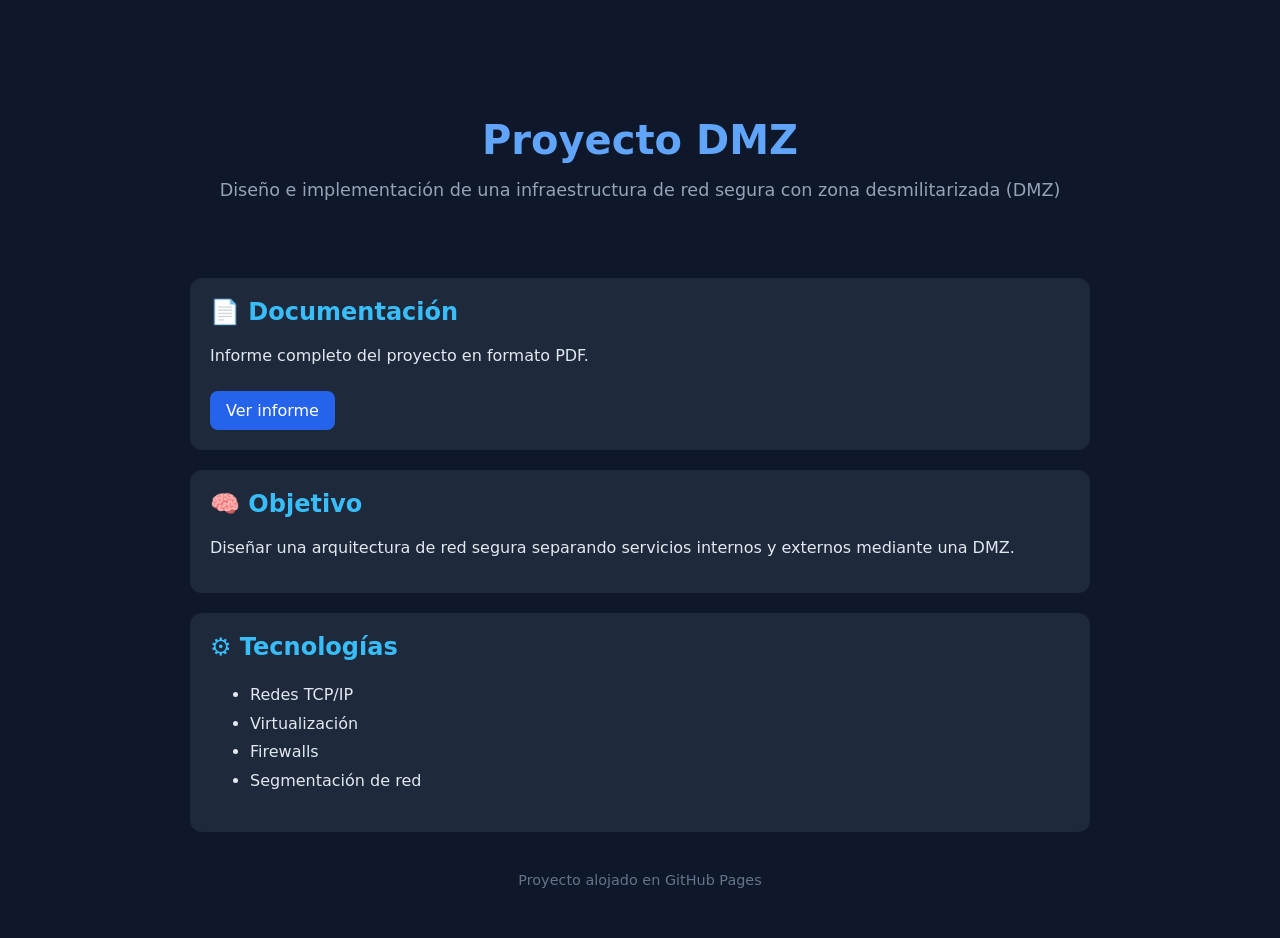
==== index.html @ 33f3abaf "Mejorar la pagina" ====
<!DOCTYPE html>
<html lang="es">
<head>
  <meta charset="UTF-8">
  <title>Proyecto DMZ</title>
  <style>
    body {
      font-family: system-ui, Arial, sans-serif;
      margin: 0;
      background: #0f172a;
      color: #e2e8f0;
    }

    .container {
      max-width: 900px;
      margin: auto;
      padding: 50px 20px;
    }

    header {
      text-align: center;
      padding: 40px 0;
    }

    h1 {
      font-size: 2.5rem;
      margin-bottom: 10px;
      color: #60a5fa;
    }

    p.subtitle {
      color: #94a3b8;
      font-size: 1.1rem;
    }

    .card {
      background: #1e293b;
      padding: 20px;
      border-radius: 12px;
      margin-top: 20px;
    }

    h2 {
      color: #38bdf8;
      margin-top: 0;
    }

    a.button {
      display: inline-block;
      margin-top: 10px;
      padding: 10px 16px;
      background: #2563eb;
      color: white;
      text-decoration: none;
      border-radius: 8px;
    }

    a.button:hover {
      background: #1d4ed8;
    }

    ul {
      line-height: 1.8;
    }

    footer {
      text-align: center;
      margin-top: 40px;
      color: #64748b;
      font-size: 0.9rem;
    }
  </style>
</head>

<body>
  <div class="container">

    <header>
      <h1>Proyecto DMZ</h1>
      <p class="subtitle">
        Diseño e implementación de una infraestructura de red segura con zona desmilitarizada (DMZ)
      </p>
    </header>

    <div class="card">
      <h2>📄 Documentación</h2>
      <p>Informe completo del proyecto en formato PDF.</p>
      <a class="button" href="diseño_dmz.pdf">Ver informe</a>
    </div>

    <div class="card">
      <h2>🧠 Objetivo</h2>
      <p>
        Diseñar una arquitectura de red segura separando servicios internos y externos mediante una DMZ.
      </p>
    </div>

    <div class="card">
      <h2>⚙️ Tecnologías</h2>
      <ul>
        <li>Redes TCP/IP</li>
        <li>Virtualización</li>
        <li>Firewalls</li>
        <li>Segmentación de red</li>
      </ul>
    </div>

    <footer>
      Proyecto alojado en GitHub Pages
    </footer>

  </div>
</body>
</html>
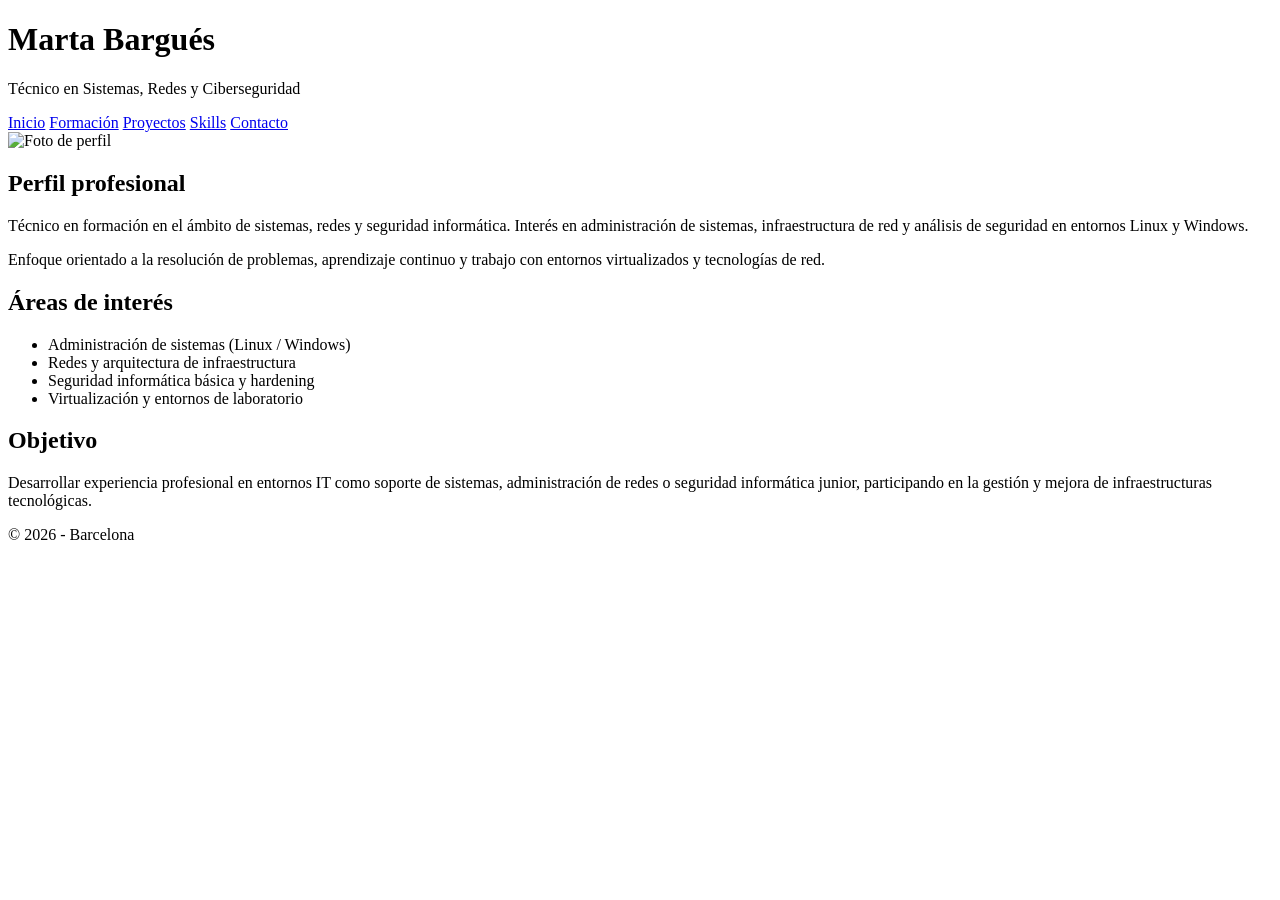
==== commit 755612e8: "nuevo enfoque" ====
--- a/index.html
+++ b/index.html
@@ -1,114 +1,80 @@
 <!DOCTYPE html>
 <html lang="es">
 <head>
-  <meta charset="UTF-8">
-  <title>Proyecto DMZ</title>
-  <style>
-    body {
-      font-family: system-ui, Arial, sans-serif;
-      margin: 0;
-      background: #0f172a;
-      color: #e2e8f0;
-    }
-
-    .container {
-      max-width: 900px;
-      margin: auto;
-      padding: 50px 20px;
-    }
-
-    header {
-      text-align: center;
-      padding: 40px 0;
-    }
-
-    h1 {
-      font-size: 2.5rem;
-      margin-bottom: 10px;
-      color: #60a5fa;
-    }
-
-    p.subtitle {
-      color: #94a3b8;
-      font-size: 1.1rem;
-    }
-
-    .card {
-      background: #1e293b;
-      padding: 20px;
-      border-radius: 12px;
-      margin-top: 20px;
-    }
-
-    h2 {
-      color: #38bdf8;
-      margin-top: 0;
-    }
-
-    a.button {
-      display: inline-block;
-      margin-top: 10px;
-      padding: 10px 16px;
-      background: #2563eb;
-      color: white;
-      text-decoration: none;
-      border-radius: 8px;
-    }
-
-    a.button:hover {
-      background: #1d4ed8;
-    }
-
-    ul {
-      line-height: 1.8;
-    }
-
-    footer {
-      text-align: center;
-      margin-top: 40px;
-      color: #64748b;
-      font-size: 0.9rem;
-    }
-  </style>
+  <meta charset="UTF-8" />
+  <meta name="viewport" content="width=device-width, initial-scale=1" />
+  <title>Portfolio - Inicio</title>
+  <link rel="stylesheet" href="style.css" />
 </head>
 
 <body>
-  <div class="container">
 
-    <header>
-      <h1>Proyecto DMZ</h1>
-      <p class="subtitle">
-        Diseño e implementación de una infraestructura de red segura con zona desmilitarizada (DMZ)
+<header>
+  <h1>Marta Bargués</h1>
+  <p>Técnico en Sistemas, Redes y Ciberseguridad</p>
+</header>
+
+<nav>
+  <a href="index.html">Inicio</a>
+  <a href="estudios.html">Formación</a>
+  <a href="proyectos.html">Proyectos</a>
+  <a href="habilidades.html">Skills</a>
+  <a href="contacto.html">Contacto</a>
+</nav>
+
+<section id="inicio">
+
+  <div class="ficha ficha-horizontal">
+    <img src="image.png" alt="Foto de perfil">
+
+    <div class="ficha-texto">
+
+      <h2>Perfil profesional</h2>
+
+      <p>
+        Técnico en formación en el ámbito de sistemas, redes y seguridad informática.
+        Interés en administración de sistemas, infraestructura de red y análisis de
+        seguridad en entornos Linux y Windows.
       </p>
-    </header>
 
-    <div class="card">
-      <h2>📄 Documentación</h2>
-      <p>Informe completo del proyecto en formato PDF.</p>
-      <a class="button" href="diseño_dmz.pdf">Ver informe</a>
+      <p>
+        Enfoque orientado a la resolución de problemas, aprendizaje continuo y trabajo
+        con entornos virtualizados y tecnologías de red.
+      </p>
+
     </div>
+  </div>
 
-    <div class="card">
-      <h2>🧠 Objetivo</h2>
-      <p>
-        Diseñar una arquitectura de red segura separando servicios internos y externos mediante una DMZ.
-      </p>
-    </div>
+  <div class="ficha">
 
-    <div class="card">
-      <h2>⚙️ Tecnologías</h2>
-      <ul>
-        <li>Redes TCP/IP</li>
-        <li>Virtualización</li>
-        <li>Firewalls</li>
-        <li>Segmentación de red</li>
-      </ul>
-    </div>
+    <h2>Áreas de interés</h2>
 
-    <footer>
-      Proyecto alojado en GitHub Pages
-    </footer>
+    <ul>
+      <li>Administración de sistemas (Linux / Windows)</li>
+      <li>Redes y arquitectura de infraestructura</li>
+      <li>Seguridad informática básica y hardening</li>
+      <li>Virtualización y entornos de laboratorio</li>
+    </ul>
 
   </div>
+
+  <div class="ficha">
+
+    <h2>Objetivo</h2>
+
+    <p>
+      Desarrollar experiencia profesional en entornos IT como soporte de sistemas,
+      administración de redes o seguridad informática junior, participando en la
+      gestión y mejora de infraestructuras tecnológicas.
+    </p>
+
+  </div>
+
+</section>
+
+<footer>
+  <p>© 2026 - Barcelona</p>
+</footer>
+
 </body>
 </html>
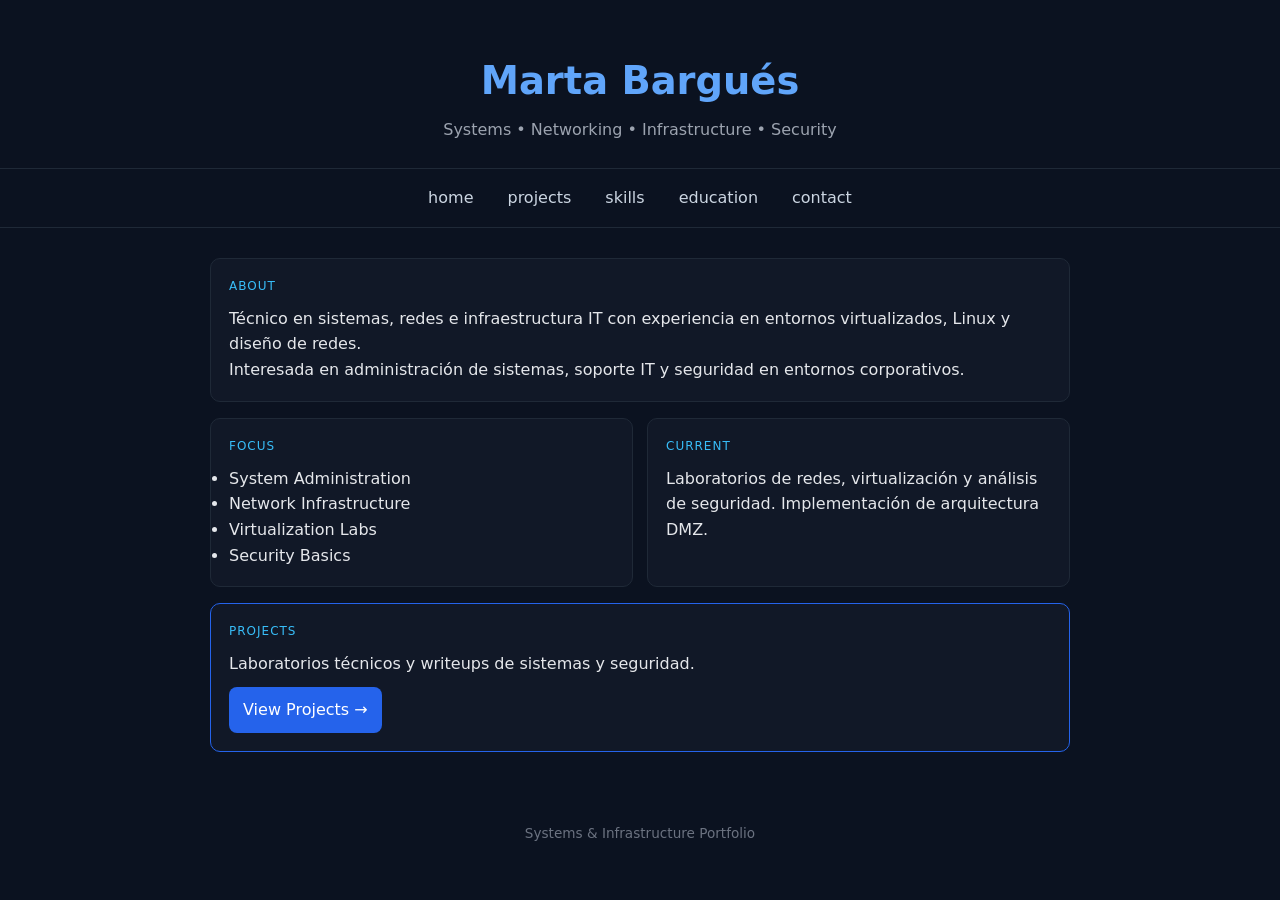
==== commit 4e18bdfb: "Nueva pagina" ====
--- a/index.html
+++ b/index.html
@@ -3,78 +3,71 @@
 <head>
   <meta charset="UTF-8" />
   <meta name="viewport" content="width=device-width, initial-scale=1" />
-  <title>Portfolio - Inicio</title>
+  <title>Systems Portfolio</title>
   <link rel="stylesheet" href="style.css" />
 </head>
 
 <body>
 
-<header>
+<header class="topbar">
   <h1>Marta Bargués</h1>
-  <p>Técnico en Sistemas, Redes y Ciberseguridad</p>
+  <p class="subtitle">Systems • Networking • Infrastructure • Security</p>
 </header>
 
-<nav>
-  <a href="index.html">Inicio</a>
-  <a href="estudios.html">Formación</a>
-  <a href="proyectos.html">Proyectos</a>
-  <a href="habilidades.html">Skills</a>
-  <a href="contacto.html">Contacto</a>
+<nav class="nav">
+  <a href="index.html">home</a>
+  <a href="proyectos.html">projects</a>
+  <a href="habilidades.html">skills</a>
+  <a href="estudios.html">education</a>
+  <a href="contacto.html">contact</a>
 </nav>
 
-<section id="inicio">
+<main class="container">
 
-  <div class="ficha ficha-horizontal">
-    <img src="image.png" alt="Foto de perfil">
+  <section class="card">
+    <div class="label">about</div>
+    <p>
+      Técnico en sistemas, redes e infraestructura IT con experiencia en entornos virtualizados,
+      Linux y diseño de redes.
+    </p>
+    <p>
+      Interesada en administración de sistemas, soporte IT y seguridad en entornos corporativos.
+    </p>
+  </section>
 
-    <div class="ficha-texto">
+  <section class="grid">
 
-      <h2>Perfil profesional</h2>
+    <div class="card">
+      <div class="label">focus</div>
+      <ul>
+        <li>System Administration</li>
+        <li>Network Infrastructure</li>
+        <li>Virtualization Labs</li>
+        <li>Security Basics</li>
+      </ul>
+    </div>
 
+    <div class="card">
+      <div class="label">current</div>
       <p>
-        Técnico en formación en el ámbito de sistemas, redes y seguridad informática.
-        Interés en administración de sistemas, infraestructura de red y análisis de
-        seguridad en entornos Linux y Windows.
+        Laboratorios de redes, virtualización y análisis de seguridad.
+        Implementación de arquitectura DMZ.
       </p>
+    </div>
 
-      <p>
-        Enfoque orientado a la resolución de problemas, aprendizaje continuo y trabajo
-        con entornos virtualizados y tecnologías de red.
-      </p>
+  </section>
 
-    </div>
-  </div>
+  <section class="card highlight">
+    <div class="label">projects</div>
+    <p>Laboratorios técnicos y writeups de sistemas y seguridad.</p>
+    <a class="button" href="proyectos.html">View Projects →</a>
+  </section>
 
-  <div class="ficha">
+</main>
 
-    <h2>Áreas de interés</h2>
-
-    <ul>
-      <li>Administración de sistemas (Linux / Windows)</li>
-      <li>Redes y arquitectura de infraestructura</li>
-      <li>Seguridad informática básica y hardening</li>
-      <li>Virtualización y entornos de laboratorio</li>
-    </ul>
-
-  </div>
-
-  <div class="ficha">
-
-    <h2>Objetivo</h2>
-
-    <p>
-      Desarrollar experiencia profesional en entornos IT como soporte de sistemas,
-      administración de redes o seguridad informática junior, participando en la
-      gestión y mejora de infraestructuras tecnológicas.
-    </p>
-
-  </div>
-
-</section>
-
-<footer>
-  <p>© 2026 - Barcelona</p>
+<footer class="footer">
+  Systems & Infrastructure Portfolio
 </footer>
 
 </body>
-</html>
+</html>
--- a/style.css
+++ b/style.css
@@ -0,0 +1,107 @@
+* {
+  margin: 0;
+  padding: 0;
+  box-sizing: border-box;
+}
+
+body {
+  font-family: ui-sans-serif, system-ui;
+  background: #0b1220;
+  color: #e5e7eb;
+  line-height: 1.6;
+}
+
+/* HEADER */
+.topbar {
+  text-align: center;
+  padding: 50px 20px 25px;
+}
+
+.topbar h1 {
+  font-size: 2.4rem;
+  color: #60a5fa;
+}
+
+.subtitle {
+  color: #9ca3af;
+  margin-top: 6px;
+}
+
+/* NAV */
+.nav {
+  display: flex;
+  justify-content: center;
+  gap: 14px;
+  flex-wrap: wrap;
+  padding: 10px;
+  border-top: 1px solid #1f2937;
+  border-bottom: 1px solid #1f2937;
+}
+
+.nav a {
+  color: #cbd5e1;
+  text-decoration: none;
+  padding: 6px 10px;
+  border-radius: 6px;
+}
+
+.nav a:hover {
+  background: #1f2937;
+  color: #38bdf8;
+}
+
+/* LAYOUT */
+.container {
+  max-width: 900px;
+  margin: 0 auto;
+  padding: 30px 20px;
+}
+
+/* CARDS */
+.card {
+  background: #111827;
+  border: 1px solid #1f2937;
+  border-radius: 10px;
+  padding: 18px;
+  margin-bottom: 16px;
+}
+
+/* etiqueta estilo terminal */
+.label {
+  font-size: 0.75rem;
+  color: #38bdf8;
+  margin-bottom: 10px;
+  letter-spacing: 1px;
+  text-transform: uppercase;
+}
+
+/* grid */
+.grid {
+  display: grid;
+  grid-template-columns: 1fr 1fr;
+  gap: 14px;
+}
+
+/* highlight */
+.highlight {
+  border-color: #2563eb;
+}
+
+/* button */
+.button {
+  display: inline-block;
+  margin-top: 10px;
+  padding: 10px 14px;
+  background: #2563eb;
+  color: white;
+  text-decoration: none;
+  border-radius: 8px;
+}
+
+/* footer */
+.footer {
+  text-align: center;
+  padding: 25px;
+  color: #6b7280;
+  font-size: 0.85rem;
+}
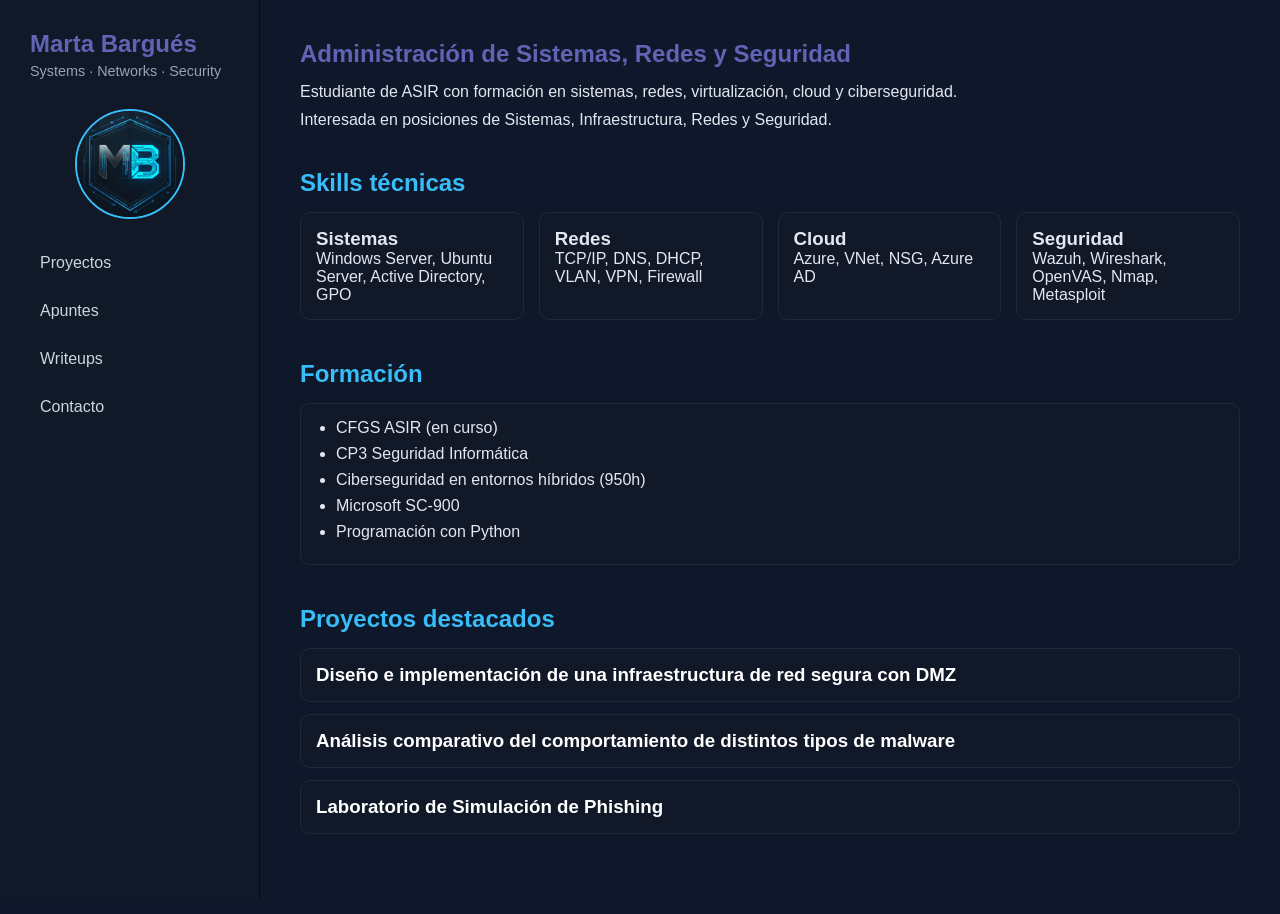
==== commit 0cb7a774: "Nueva pagina" ====
--- a/index.html
+++ b/index.html
@@ -1,73 +1,109 @@
 <!DOCTYPE html>
 <html lang="es">
 <head>
-  <meta charset="UTF-8" />
-  <meta name="viewport" content="width=device-width, initial-scale=1" />
-  <title>Systems Portfolio</title>
-  <link rel="stylesheet" href="style.css" />
+    <meta charset="UTF-8">
+    <meta name="viewport" content="width=device-width, initial-scale=1.0">
+    <title>Marta Bargués | Portfolio</title>
+    <link rel="stylesheet" href="style.css">
 </head>
-
 <body>
 
-<header class="topbar">
-  <h1>Marta Bargués</h1>
-  <p class="subtitle">Systems • Networking • Infrastructure • Security</p>
-</header>
+<div class="layout">
 
-<nav class="nav">
-  <a href="index.html">home</a>
-  <a href="proyectos.html">projects</a>
-  <a href="habilidades.html">skills</a>
-  <a href="estudios.html">education</a>
-  <a href="contacto.html">contact</a>
-</nav>
+    <aside class="sidebar">
 
-<main class="container">
+        <div class="logo">
+            <h2>Marta Bargués</h2>
+            <p>Systems · Networks · Security</p>
+            <img src="imagen3.png" alt="Marta Bargués" class="profile-photo">
+        </div>
 
-  <section class="card">
-    <div class="label">about</div>
-    <p>
-      Técnico en sistemas, redes e infraestructura IT con experiencia en entornos virtualizados,
-      Linux y diseño de redes.
-    </p>
-    <p>
-      Interesada en administración de sistemas, soporte IT y seguridad en entornos corporativos.
-    </p>
-  </section>
+        <nav>
+            <a href="proyectos.html">Proyectos</a>
+            <a href="apuntes.html">Apuntes</a>
+            <a href="writeups.html">Writeups</a>
+            <a href="contacto.html">Contacto</a>
+        </nav>
 
-  <section class="grid">
+    </aside>
 
-    <div class="card">
-      <div class="label">focus</div>
-      <ul>
-        <li>System Administration</li>
-        <li>Network Infrastructure</li>
-        <li>Virtualization Labs</li>
-        <li>Security Basics</li>
-      </ul>
-    </div>
+    <main class="content">
 
-    <div class="card">
-      <div class="label">current</div>
-      <p>
-        Laboratorios de redes, virtualización y análisis de seguridad.
-        Implementación de arquitectura DMZ.
-      </p>
-    </div>
+        <section class="hero">
+            <h1>Administración de Sistemas, Redes y Seguridad</h1>
 
-  </section>
+            <p>
+                Estudiante de ASIR con formación en sistemas,
+                redes, virtualización, cloud y ciberseguridad.
+            </p>
 
-  <section class="card highlight">
-    <div class="label">projects</div>
-    <p>Laboratorios técnicos y writeups de sistemas y seguridad.</p>
-    <a class="button" href="proyectos.html">View Projects →</a>
-  </section>
+            <p>
+                Interesada en posiciones de Sistemas,
+                Infraestructura, Redes y Seguridad.
+            </p>
+        </section>
 
-</main>
+        <section>
+            <h2>Skills técnicas</h2>
 
-<footer class="footer">
-  Systems & Infrastructure Portfolio
-</footer>
+            <div class="skills">
+
+                <div class="card">
+                    <h3>Sistemas</h3>
+                    <p>Windows Server, Ubuntu Server, Active Directory, GPO</p>
+                </div>
+
+                <div class="card">
+                    <h3>Redes</h3>
+                    <p>TCP/IP, DNS, DHCP, VLAN, VPN, Firewall</p>
+                </div>
+
+                <div class="card">
+                    <h3>Cloud</h3>
+                    <p>Azure, VNet, NSG, Azure AD</p>
+                </div>
+
+                <div class="card">
+                    <h3>Seguridad</h3>
+                    <p>Wazuh, Wireshark, OpenVAS, Nmap, Metasploit</p>
+                </div>
+
+            </div>
+        </section>
+
+        <section>
+            <h2>Formación</h2>
+
+            <div class="card">
+                <ul>
+                    <li>CFGS ASIR (en curso)</li>
+                    <li>CP3 Seguridad Informática</li>
+                    <li>Ciberseguridad en entornos híbridos (950h)</li>
+                    <li>Microsoft SC-900</li>
+                    <li>Programación con Python</li>
+                </ul>
+            </div>
+        </section>
+
+        <section>
+            <h2>Proyectos destacados</h2>
+
+            <a class="project-card" href="#">
+                <h3>Diseño e implementación de una infraestructura de red segura con DMZ</h3>
+            </a>
+
+            <a class="project-card" href="#">
+                <h3>Análisis comparativo del comportamiento de distintos tipos de malware</h3>
+            </a>
+
+            <a class="project-card" href="#">
+                <h3>Laboratorio de Simulación de Phishing</h3>
+            </a>
+        </section>
+
+    </main>
+
+</div>
 
 </body>
 </html>
--- a/style.css
+++ b/style.css
@@ -1,107 +1,127 @@
-* {
-  margin: 0;
-  padding: 0;
-  box-sizing: border-box;
+*{
+    margin:0;
+    padding:0;
+    box-sizing:border-box;
 }
 
-body {
-  font-family: ui-sans-serif, system-ui;
-  background: #0b1220;
-  color: #e5e7eb;
-  line-height: 1.6;
+body{
+    background:#0f172a;
+    color:#e2e8f0;
+    font-family:Segoe UI, sans-serif;
 }
 
-/* HEADER */
-.topbar {
-  text-align: center;
-  padding: 50px 20px 25px;
+.layout{
+    display:flex;
+    min-height:100vh;
 }
 
-.topbar h1 {
-  font-size: 2.4rem;
-  color: #60a5fa;
+.sidebar{
+    width:260px;
+    background:#111827;
+    border-right:1px solid #030d1d;
+    padding:30px;
+    position:fixed;
+    height:100%;
 }
 
-.subtitle {
-  color: #9ca3af;
-  margin-top: 6px;
+.logo h2{
+    color:hwb(238 38% 29%);
+    margin-bottom:5px;
 }
 
-/* NAV */
-.nav {
-  display: flex;
-  justify-content: center;
-  gap: 14px;
-  flex-wrap: wrap;
-  padding: 10px;
-  border-top: 1px solid #1f2937;
-  border-bottom: 1px solid #1f2937;
+.logo p{
+    color:#94a3b8;
+    font-size:0.9rem;
+    margin-bottom:30px;
 }
 
-.nav a {
-  color: #cbd5e1;
-  text-decoration: none;
-  padding: 6px 10px;
-  border-radius: 6px;
+.sidebar nav{
+    display:flex;
+    flex-direction:column;
+    gap:10px;
 }
 
-.nav a:hover {
-  background: #1f2937;
-  color: #38bdf8;
+.sidebar nav a{
+    color:#cbd5e1;
+    text-decoration:none;
+    padding:10px;
+    border-radius:8px;
+    transition:.2s;
 }
 
-/* LAYOUT */
-.container {
-  max-width: 900px;
-  margin: 0 auto;
-  padding: 30px 20px;
+.sidebar nav a:hover{
+    background:#1f2937;
+    color:#3186aa;
 }
 
-/* CARDS */
-.card {
-  background: #111827;
-  border: 1px solid #1f2937;
-  border-radius: 10px;
-  padding: 18px;
-  margin-bottom: 16px;
+.content{
+    margin-left:260px;
+    padding:40px;
+    width:100%;
 }
 
-/* etiqueta estilo terminal */
-.label {
-  font-size: 0.75rem;
-  color: #38bdf8;
-  margin-bottom: 10px;
-  letter-spacing: 1px;
-  text-transform: uppercase;
+section{
+    margin-bottom:40px;
 }
 
-/* grid */
-.grid {
-  display: grid;
-  grid-template-columns: 1fr 1fr;
-  gap: 14px;
+h1{
+    margin-bottom:15px;
+    color:hwb(238 38% 29%);
 }
 
-/* highlight */
-.highlight {
-  border-color: #2563eb;
+h2{
+    margin-bottom:15px;
+    color:#38bdf8;
 }
 
-/* button */
-.button {
-  display: inline-block;
-  margin-top: 10px;
-  padding: 10px 14px;
-  background: #2563eb;
-  color: white;
-  text-decoration: none;
-  border-radius: 8px;
+.hero p{
+    margin-bottom:10px;
 }
 
-/* footer */
-.footer {
-  text-align: center;
-  padding: 25px;
-  color: #6b7280;
-  font-size: 0.85rem;
+.skills{
+    display:grid;
+    grid-template-columns:repeat(auto-fit,minmax(220px,1fr));
+    gap:15px;
+}
+
+.card{
+    background:#111827;
+    border:1px solid #1f2937;
+    border-radius:10px;
+    padding:15px;
+}
+
+.project-card{
+    display:block;
+    background:#111827;
+    border:1px solid #1f2937;
+    border-radius:10px;
+    padding:15px;
+    margin-bottom:12px;
+    text-decoration:none;
+    color:white;
+    transition:.2s;
+}
+
+.project-card:hover{
+    border-color:#38bdf8;
+    transform:translateY(-2px);
+}
+
+ul{
+    padding-left:20px;
+}
+
+li{
+    margin-bottom:8px;
+}
+.profile-photo{
+    width:110px;
+    height:110px;
+    object-fit:cover;
+    border-radius:50%;
+    display:block;
+    margin:15px auto 25px;
+    border:2px solid #38bdf8;
+}
 }
